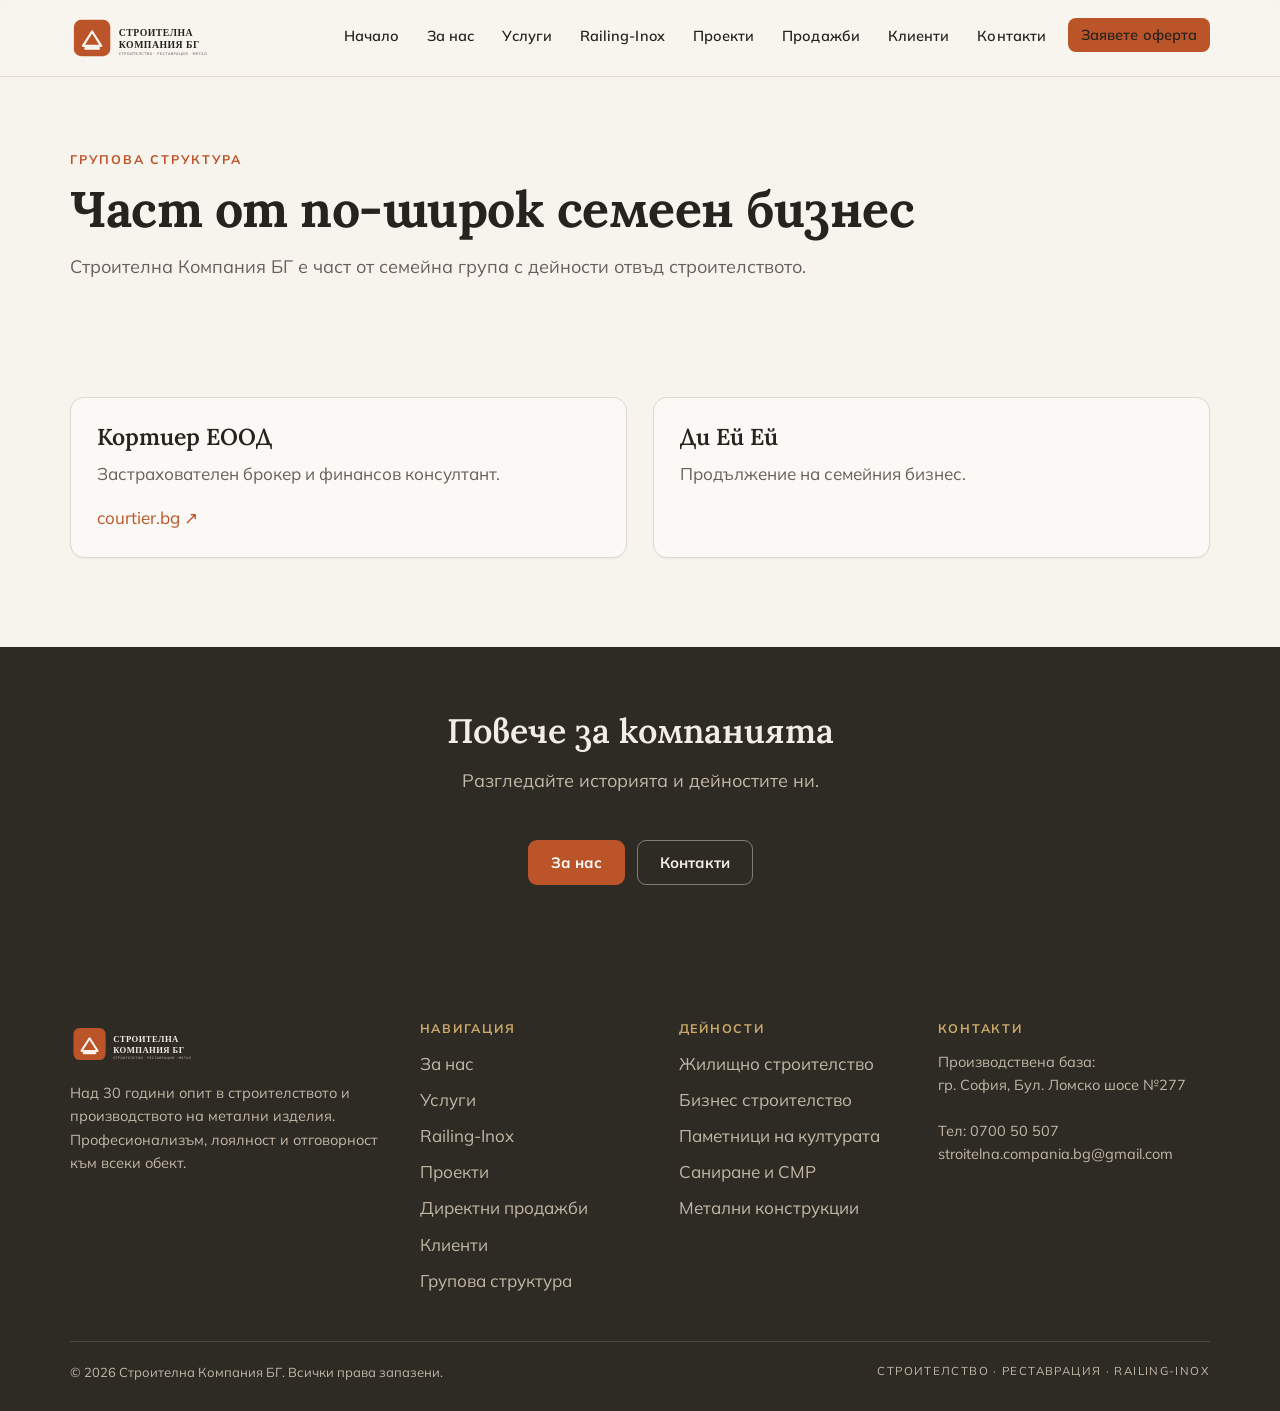
==== grupova-struktura.html @ f7446706 "Add Строителна Компания БГ website (static HTML/CSS/JS + PHP) Initial build of the company website, " ====
<!doctype html>
<html lang="bg">
<head>
<meta charset="utf-8">
<meta name="viewport" content="width=device-width, initial-scale=1">
<title>Групова структура — Строителна Компания БГ</title>
<meta name="description" content="По-широкият семеен бизнес около Строителна Компания БГ — Кортиер ЕООД (застрахователен брокер) и Ди Ей Ей.">
<link rel="canonical" href="grupova-struktura.html">
<meta name="theme-color" content="#2E2A24">
<meta property="og:type" content="website">
<meta property="og:locale" content="bg_BG">
<meta property="og:site_name" content="Строителна Компания БГ">
<meta property="og:title" content="Групова структура — Строителна Компания БГ">
<meta property="og:description" content="По-широкият семеен бизнес около компанията.">
<meta property="og:image" content="assets/brand/og-image.png">
<meta name="twitter:card" content="summary_large_image">
<link rel="icon" href="assets/brand/favicon.svg" type="image/svg+xml">
<link rel="icon" href="assets/brand/favicon-32.png" sizes="32x32" type="image/png">
<link rel="apple-touch-icon" href="assets/brand/logo-icon-placeholder.png">
<link rel="preconnect" href="https://fonts.googleapis.com">
<link rel="preconnect" href="https://fonts.gstatic.com" crossorigin>
<link href="https://fonts.googleapis.com/css2?family=Lora:wght@500;600;700&family=Mulish:wght@400;600;700&display=swap" rel="stylesheet">
<link rel="stylesheet" href="css/styles.css">
</head>
<body>
<a class="skip-link" href="#main">Към съдържанието</a>

<!-- ==== HEADER (keep in sync across all pages) ==== -->
<header class="site-header">
  <nav class="nav container" aria-label="Основна навигация">
    <a class="brand" href="index.html" aria-label="Строителна Компания БГ — начало">
      <img src="assets/brand/logo-placeholder.svg" alt="Строителна Компания БГ" width="480" height="160">
    </a>
    <button class="nav-toggle" aria-expanded="false" aria-controls="primary-nav" aria-label="Отвори меню">
      <span></span>
    </button>
    <ul class="nav-links" id="primary-nav">
      <li><a href="index.html">Начало</a></li>
      <li><a href="za-nas.html">За нас</a></li>
      <li><a href="uslugi.html">Услуги</a></li>
      <li><a href="railing-inox.html">Railing-Inox</a></li>
      <li><a href="proekti.html">Проекти</a></li>
      <li><a href="prodazhbi.html">Продажби</a></li>
      <li><a href="klienti.html">Клиенти</a></li>
      <li><a href="kontakti.html">Контакти</a></li>
      <li class="nav-cta"><a class="btn btn--primary btn--sm" href="kontakti.html#oferta">Заявете оферта</a></li>
    </ul>
  </nav>
</header>

<main id="main">

  <section class="page-intro section--paper">
    <div class="container">
      <p class="eyebrow">Групова структура</p>
      <h1>Част от по-широк семеен бизнес</h1>
      <p class="lead">Строителна Компания БГ е част от семейна група с дейности отвъд строителството.</p>
    </div>
  </section>

  <section class="section section--paper">
    <div class="container grid grid--2">
      <div class="card">
        <h3>Кортиер ЕООД</h3>
        <p class="muted">Застрахователен брокер и финансов консултант.</p>
        <p class="mb-0"><a href="https://courtier.bg" target="_blank" rel="noopener">courtier.bg ↗</a></p>
      </div>
      <div class="card">
        <h3>Ди Ей Ей</h3>
        <p class="mb-0 muted">Продължение на семейния бизнес.</p>
      </div>
    </div>
  </section>

  <section class="section--tight section--panel">
    <div class="container center">
      <div class="section-head" style="margin-inline:auto;"><h2>Повече за компанията</h2><p class="lead">Разгледайте историята и дейностите ни.</p></div>
      <div class="btn-row" style="justify-content:center;">
        <a class="btn btn--primary" href="za-nas.html">За нас</a>
        <a class="btn btn--on-dark" href="kontakti.html">Контакти</a>
      </div>
    </div>
  </section>

</main>

<!-- ==== FOOTER (keep in sync across all pages) ==== -->
<footer class="site-footer">
  <div class="container">
    <div class="footer-grid">
      <div class="footer-col">
        <img class="footer-logo" src="assets/brand/logo-placeholder-dark.svg" alt="Строителна Компания БГ">
        <p>Над 30 години опит в строителството и производството на метални изделия. Професионализъм, лоялност и отговорност към всеки обект.</p>
      </div>
      <div class="footer-col">
        <h4>Навигация</h4>
        <ul>
          <li><a href="za-nas.html">За нас</a></li>
          <li><a href="uslugi.html">Услуги</a></li>
          <li><a href="railing-inox.html">Railing-Inox</a></li>
          <li><a href="proekti.html">Проекти</a></li>
          <li><a href="prodazhbi.html">Директни продажби</a></li>
          <li><a href="klienti.html">Клиенти</a></li>
          <li><a href="grupova-struktura.html">Групова структура</a></li>
        </ul>
      </div>
      <div class="footer-col">
        <h4>Дейности</h4>
        <ul>
          <li><a href="uslugi.html#jilishtno">Жилищно строителство</a></li>
          <li><a href="uslugi.html#biznes">Бизнес строителство</a></li>
          <li><a href="uslugi.html#pametnici">Паметници на културата</a></li>
          <li><a href="uslugi.html#sanirane">Саниране и СМР</a></li>
          <li><a href="uslugi.html#metal">Метални конструкции</a></li>
        </ul>
      </div>
      <div class="footer-col">
        <h4>Контакти</h4>
        <p>
          Производствена база:<br>гр. София, Бул. Ломско шосе №277<br><br>
          Тел: <a href="tel:070050507">0700 50 507</a><br>
          <a href="mailto:stroitelna.compania.bg@gmail.com">stroitelna.compania.bg@gmail.com</a>
        </p>
      </div>
    </div>
    <div class="footer-bottom">
      <span>© <span id="year">2026</span> Строителна Компания БГ. Всички права запазени.</span>
      <span class="footer-brands">Строителство · Реставрация · Railing-Inox</span>
    </div>
  </div>
</footer>

<script src="js/main.js" defer></script>
</body>
</html>
---- css/styles.css ----
/* ==========================================================================
   Строителна Компания БГ — Design System
   Palette: "Теракота / Terracotta Atelier"  ·  Type: Lora + Mulish
   No build step. Edit tokens below to retheme the whole site.
   ========================================================================== */

:root {
  /* --- Color tokens (Terracotta Atelier) --- */
  --bg:            #F7F4EE;  /* warm paper page background */
  --surface:       #EFEAE0;  /* cards, quote blocks */
  --surface-soft:  #FBF9F5;  /* lighter card on paper */
  --text:          #26231E;  /* headings + body */
  --muted:         #6A6056;  /* captions, metadata, secondary */
  --accent:        #BB5428;  /* terracotta: CTAs, numerals, active */
  --accent-hover:  #A3461F;
  --accent-text:   #FFFFFF;  /* label color on accent (AA 4.76:1) */
  --accent-soft:   #F3E4D8;  /* tint for chips / highlights */
  --panel:         #2E2A24;  /* warm-charcoal feature panels / footer */
  --panel-text:    #F3EEE4;
  --panel-muted:   #C3B8A7;
  --gold:          #C9A96A;  /* subheadings on dark panels */
  --border:        #E0D9CC;
  --border-strong: #D3C9B8;
  --success:       #4E8C6A;  /* certificate / status badges */

  /* --- Elevation --- */
  --shadow-sm: 0 1px 2px rgba(38,35,30,.05);
  --shadow:    0 2px 6px rgba(38,35,30,.06), 0 14px 34px rgba(38,35,30,.08);
  --shadow-lg: 0 8px 40px rgba(38,35,30,.14);

  /* --- Shape & type --- */
  --radius: 14px;
  --radius-sm: 9px;
  --radius-lg: 20px;
  --head: 'Lora', Georgia, 'Times New Roman', serif;
  --body: 'Mulish', system-ui, -apple-system, 'Segoe UI', Roboto, sans-serif;

  /* --- Layout --- */
  --maxw: 1180px;
  --maxw-narrow: 820px;
  --gutter: 20px;
  --header-h: 76px;
}

/* ---------- Reset / base ---------- */
*, *::before, *::after { box-sizing: border-box; }
html { scroll-behavior: smooth; -webkit-text-size-adjust: 100%; }
@media (prefers-reduced-motion: reduce) { html { scroll-behavior: auto; } }

body {
  margin: 0;
  background: var(--bg);
  color: var(--text);
  font-family: var(--body);
  font-size: 17px;
  line-height: 1.6;
  -webkit-font-smoothing: antialiased;
  text-rendering: optimizeLegibility;
}

img, svg, video { max-width: 100%; height: auto; display: block; }
a { color: var(--accent); text-decoration: none; }
a:hover { color: var(--accent-hover); text-decoration: underline; }
h1, h2, h3, h4 { font-family: var(--head); font-weight: 600; line-height: 1.15; color: var(--text); margin: 0 0 .5em; }
h1 { font-size: clamp(30px, 5vw, 50px); font-weight: 700; letter-spacing: -.01em; }
h2 { font-size: clamp(24px, 3.4vw, 34px); }
h3 { font-size: clamp(19px, 2.2vw, 23px); }
p { margin: 0 0 1rem; }
ul, ol { margin: 0 0 1rem; padding-left: 1.2rem; }
li { margin-bottom: .35rem; }
strong { font-weight: 700; }

/* ---------- Accessibility helpers ---------- */
.visually-hidden {
  position: absolute !important; width: 1px; height: 1px; padding: 0; margin: -1px;
  overflow: hidden; clip: rect(0 0 0 0); white-space: nowrap; border: 0;
}
.skip-link {
  position: absolute; left: 12px; top: -48px; z-index: 200;
  background: var(--accent); color: var(--accent-text); padding: 10px 16px;
  border-radius: var(--radius-sm); transition: top .18s ease; font-weight: 600;
}
.skip-link:focus { top: 12px; text-decoration: none; }
:focus-visible { outline: 3px solid var(--accent); outline-offset: 2px; border-radius: 3px; }

/* ---------- Layout ---------- */
.container { max-width: var(--maxw); margin-inline: auto; padding-inline: var(--gutter); }
.container--narrow { max-width: var(--maxw-narrow); }
.section { padding: clamp(48px, 7vw, 92px) 0; }
.section--tight { padding: clamp(34px, 5vw, 64px) 0; }
.section--paper { background: var(--bg); }
.section--soft  { background: var(--surface); }
.section--panel { background: var(--panel); color: var(--panel-text); }
.section--panel h1, .section--panel h2, .section--panel h3 { color: var(--panel-text); }

.eyebrow {
  font-family: var(--body);
  font-size: 12.5px; font-weight: 700; letter-spacing: .16em; text-transform: uppercase;
  color: var(--accent); margin: 0 0 12px;
}
.section--panel .eyebrow { color: var(--gold); }
.section-head { max-width: 72ch; margin-bottom: clamp(24px, 4vw, 44px); }
.section-head p.lead { color: var(--muted); font-size: 18px; margin: 0; }
.section--panel .section-head p.lead { color: var(--panel-muted); }
.lead { font-size: 18px; color: var(--muted); }

/* ---------- Buttons ---------- */
.btn {
  display: inline-flex; align-items: center; gap: .5em;
  font-family: var(--body); font-weight: 700; font-size: 15px; line-height: 1;
  padding: 14px 22px; border-radius: var(--radius-sm); border: 1.5px solid transparent;
  cursor: pointer; transition: background .16s ease, color .16s ease, border-color .16s ease, transform .08s ease;
  text-decoration: none; white-space: nowrap;
}
.btn:hover { text-decoration: none; }
.btn:active { transform: translateY(1px); }
.btn--primary { background: var(--accent); color: var(--accent-text); }
.btn--primary:hover { background: var(--accent-hover); color: var(--accent-text); }
.btn--ghost { background: transparent; color: var(--accent); border-color: var(--accent); }
.btn--ghost:hover { background: var(--accent-soft); color: var(--accent-hover); }
.btn--on-dark { background: transparent; color: var(--panel-text); border-color: rgba(243,238,228,.42); }
.btn--on-dark:hover { background: rgba(243,238,228,.1); color: var(--panel-text); }
.btn--sm { padding: 9px 15px; font-size: 13.5px; }
.btn-row { display: flex; flex-wrap: wrap; gap: 12px; }

/* ---------- Header / nav ---------- */
.site-header {
  position: sticky; top: 0; z-index: 100;
  background: color-mix(in srgb, var(--bg) 88%, transparent);
  backdrop-filter: saturate(150%) blur(10px);
  border-bottom: 1px solid var(--border);
}
.nav { display: flex; align-items: center; justify-content: space-between; min-height: var(--header-h); gap: 16px; }
.brand { display: inline-flex; align-items: center; gap: 10px; }
.brand img { height: 52px; width: auto; }
.nav-links { display: flex; align-items: center; gap: 4px; list-style: none; margin: 0; padding: 0; }
.nav-links a {
  display: inline-block; padding: 9px 12px; border-radius: 8px; color: var(--text);
  font-weight: 600; font-size: 14.5px; letter-spacing: .005em;
}
.nav-links a:hover { background: var(--surface); color: var(--text); text-decoration: none; }
.nav-links a[aria-current="page"] { color: var(--accent); }
.nav-cta { margin-left: 6px; }
.nav-toggle {
  display: none; background: transparent; border: 1.5px solid var(--border-strong);
  border-radius: 9px; width: 44px; height: 44px; cursor: pointer; align-items: center; justify-content: center;
}
.nav-toggle span, .nav-toggle span::before, .nav-toggle span::after {
  content: ""; display: block; width: 20px; height: 2px; background: var(--text); border-radius: 2px; position: relative; transition: transform .2s ease, opacity .2s ease;
}
.nav-toggle span::before { position: absolute; top: -6px; }
.nav-toggle span::after { position: absolute; top: 6px; }
.nav-toggle[aria-expanded="true"] span { background: transparent; }
.nav-toggle[aria-expanded="true"] span::before { transform: translateY(6px) rotate(45deg); }
.nav-toggle[aria-expanded="true"] span::after { transform: translateY(-6px) rotate(-45deg); }

@media (max-width: 920px) {
  .nav-toggle { display: inline-flex; }
  .nav-links {
    position: absolute; left: 0; right: 0; top: var(--header-h);
    flex-direction: column; align-items: stretch; gap: 2px;
    background: var(--bg); border-bottom: 1px solid var(--border);
    padding: 12px var(--gutter) 18px; box-shadow: var(--shadow);
    display: none;
  }
  .nav-links.open { display: flex; }
  .nav-links a { padding: 12px 10px; font-size: 16px; }
  .nav-cta { margin: 6px 0 0; }
  .nav-cta .btn { width: 100%; justify-content: center; }
}

/* ---------- Hero ---------- */
.hero { position: relative; overflow: hidden; background: var(--panel); color: var(--panel-text); }
.hero__media {
  position: absolute; inset: 0;
  /* Blueprint-texture placeholder until a real site photo is supplied. */
  background:
    linear-gradient(115deg, rgba(46,42,36,.86) 0%, rgba(46,42,36,.6) 48%, rgba(46,42,36,.82) 100%),
    repeating-linear-gradient(0deg, rgba(201,169,106,.09) 0 1px, transparent 1px 44px),
    repeating-linear-gradient(90deg, rgba(201,169,106,.09) 0 1px, transparent 1px 44px),
    radial-gradient(120% 120% at 80% 10%, #3a342b 0%, #272420 70%);
}
.hero__inner { position: relative; z-index: 2; padding: clamp(64px, 11vw, 132px) 0; max-width: 62ch; }
.hero h1 { color: var(--panel-text); margin-bottom: 18px; }
.hero__lead { font-size: clamp(17px, 2.2vw, 21px); color: var(--panel-muted); font-style: italic; margin-bottom: 14px; max-width: 42ch; }
.hero__tags { display: flex; flex-wrap: wrap; gap: 8px 22px; list-style: none; margin: 0 0 30px; padding: 0; color: var(--gold); font-weight: 700; font-size: 12.5px; letter-spacing: .14em; text-transform: uppercase; }
.hero__tags li { position: relative; padding-left: 0; }
.hero .btn-row { margin-top: 4px; }
.hero__note { margin-top: 18px; font-size: 12.5px; color: var(--panel-muted); opacity: .8; }

/* ---------- Image placeholders (until real photos arrive) ---------- */
.ph {
  position: relative; background: var(--surface);
  border: 1px dashed var(--border-strong); border-radius: var(--radius-sm);
  overflow: hidden; color: var(--muted);
  background-image:
    repeating-linear-gradient(0deg, rgba(187,84,40,.05) 0 1px, transparent 1px 22px),
    repeating-linear-gradient(90deg, rgba(187,84,40,.05) 0 1px, transparent 1px 22px);
}
.ph::after {
  content: attr(data-label); position: absolute; inset: 0; display: flex; align-items: center; justify-content: center;
  text-align: center; padding: 14px; font-size: 12.5px; font-weight: 600; letter-spacing: .02em; color: var(--muted);
}
.ph--16x9 { aspect-ratio: 16 / 9; }
.ph--4x3  { aspect-ratio: 4 / 3; }
.ph--1x1  { aspect-ratio: 1 / 1; }
.ph--3x2  { aspect-ratio: 3 / 2; }
.ph--wide { aspect-ratio: 21 / 9; }

/* ---------- Cards & grids ---------- */
.grid { display: grid; gap: clamp(16px, 2.4vw, 26px); }
.grid--2 { grid-template-columns: repeat(2, 1fr); }
.grid--3 { grid-template-columns: repeat(3, 1fr); }
.grid--4 { grid-template-columns: repeat(4, 1fr); }
.grid--sidebar { grid-template-columns: 1.1fr .9fr; align-items: start; }
@media (max-width: 900px) { .grid--3, .grid--4 { grid-template-columns: repeat(2, 1fr); } .grid--sidebar { grid-template-columns: 1fr; } }
@media (max-width: 620px) { .grid--2, .grid--3, .grid--4 { grid-template-columns: 1fr; } }

.card {
  background: var(--surface-soft); border: 1px solid var(--border); border-radius: var(--radius);
  padding: 26px; box-shadow: var(--shadow-sm);
  transition: box-shadow .18s ease, transform .18s ease, border-color .18s ease;
}
.card--link:hover { box-shadow: var(--shadow); transform: translateY(-3px); border-color: var(--border-strong); }
.card h3 { margin-bottom: 10px; }
.card p:last-child { margin-bottom: 0; }
.card__num { font-family: var(--head); font-weight: 700; color: var(--accent); font-size: 40px; line-height: 1; display: block; margin-bottom: 8px; }
.card__badge {
  display: inline-flex; align-items: center; justify-content: center; min-width: 34px; height: 34px;
  padding: 0 11px; border-radius: 999px; background: var(--accent); color: var(--accent-text);
  font-weight: 700; font-size: 14px; margin-bottom: 14px;
}

/* ---------- Stat tiles ---------- */
.stats { display: grid; grid-template-columns: repeat(4, 1fr); gap: 18px; }
@media (max-width: 760px) { .stats { grid-template-columns: repeat(2, 1fr); } }
.stat {
  background: var(--surface-soft); border: 1px solid var(--border);
  border-radius: var(--radius); padding: 24px 20px; text-align: left;
}
.section--panel .stat { background: rgba(243,238,228,.05); border-color: rgba(243,238,228,.14); }
.stat b { display: block; font-family: var(--head); font-weight: 700; color: var(--accent); font-size: clamp(34px, 5vw, 46px); line-height: 1; }
.section--panel .stat b { color: var(--gold); }
.stat span { display: block; margin-top: 8px; font-size: 14px; color: var(--muted); line-height: 1.4; }
.section--panel .stat span { color: var(--panel-muted); }

/* ---------- Feature / split ---------- */
.split { display: grid; grid-template-columns: 1fr 1fr; gap: clamp(22px, 4vw, 56px); align-items: center; }
.split--media-right { grid-template-columns: 1fr 1fr; }
@media (max-width: 860px) { .split { grid-template-columns: 1fr; } }

/* ---------- Timeline ---------- */
.timeline { list-style: none; margin: 0; padding: 0; position: relative; }
.timeline::before { content: ""; position: absolute; left: 10px; top: 6px; bottom: 6px; width: 2px; background: var(--border-strong); }
.timeline li { position: relative; padding: 0 0 26px 40px; }
.timeline li:last-child { padding-bottom: 0; }
.timeline li::before {
  content: ""; position: absolute; left: 3px; top: 4px; width: 16px; height: 16px; border-radius: 50%;
  background: var(--accent); box-shadow: 0 0 0 4px var(--bg);
}
.timeline .year { font-family: var(--head); font-weight: 700; color: var(--accent); font-size: 20px; }
.timeline .event { color: var(--text); margin-top: 2px; }

/* ---------- Filter chips ---------- */
.chips { display: flex; flex-wrap: wrap; gap: 9px; margin-bottom: 26px; }
.chip {
  font-family: var(--body); font-weight: 600; font-size: 13.5px;
  padding: 8px 15px; border-radius: 999px; border: 1.5px solid var(--border-strong);
  background: transparent; color: var(--text); cursor: pointer; transition: all .15s ease;
}
.chip:hover { border-color: var(--accent); color: var(--accent); }
.chip[aria-pressed="true"] { background: var(--accent); border-color: var(--accent); color: var(--accent-text); }

/* ---------- Project / listing cards ---------- */
.tile {
  background: var(--surface-soft); border: 1px solid var(--border); border-radius: var(--radius);
  overflow: hidden; box-shadow: var(--shadow-sm); display: flex; flex-direction: column;
  transition: box-shadow .18s ease, transform .18s ease;
}
.tile:hover { box-shadow: var(--shadow); transform: translateY(-3px); }
.tile__body { padding: 18px 20px 22px; display: flex; flex-direction: column; gap: 6px; flex: 1; }
.tile__meta { font-size: 12.5px; color: var(--muted); letter-spacing: .02em; }
.tile__title { font-family: var(--head); font-weight: 600; font-size: 18px; margin: 0; }
.tile__role { font-size: 13px; color: var(--muted); }
.tag {
  display: inline-block; font-size: 11.5px; font-weight: 700; letter-spacing: .04em; text-transform: uppercase;
  padding: 4px 10px; border-radius: 999px; background: var(--accent-soft); color: var(--accent-hover);
}
.tag--muted { background: var(--surface); color: var(--muted); }
.tag--success { background: color-mix(in srgb, var(--success) 16%, transparent); color: #2f6b4d; }
.tag--warning { background: color-mix(in srgb, var(--gold) 28%, transparent); color: #7a5b1f; }

/* ---------- Definition / info rows ---------- */
.info-rows { display: grid; gap: 12px; }
.info-row {
  display: grid; grid-template-columns: 200px 1fr; gap: 16px; align-items: baseline;
  background: var(--surface-soft); border: 1px solid var(--border); border-radius: var(--radius-sm); padding: 16px 20px;
}
.info-row dt { font-size: 12px; font-weight: 700; letter-spacing: .1em; text-transform: uppercase; color: var(--accent); margin: 0; }
.info-row dd { margin: 0; color: var(--text); }
@media (max-width: 620px) { .info-row { grid-template-columns: 1fr; gap: 4px; } }

/* ---------- Certificate list ---------- */
.checklist { list-style: none; margin: 0; padding: 0; display: grid; gap: 14px; }
.checklist li { position: relative; padding-left: 42px; }
.checklist li::before {
  content: "✓"; position: absolute; left: 0; top: 0; width: 28px; height: 28px; border-radius: 50%;
  background: var(--success); color: #fff; font-weight: 700; display: flex; align-items: center; justify-content: center; font-size: 15px;
}

/* ---------- Clients logo grid (text placeholders) ---------- */
.logo-grid { display: grid; grid-template-columns: repeat(4, 1fr); gap: 16px; }
@media (max-width: 760px) { .logo-grid { grid-template-columns: repeat(2, 1fr); } }
.logo-cell {
  display: flex; align-items: center; justify-content: center; text-align: center;
  background: var(--surface-soft); border: 1px solid var(--border); border-radius: var(--radius-sm);
  min-height: 92px; padding: 18px; font-family: var(--head); font-weight: 600; color: var(--text); font-size: 17px;
}

/* ---------- Partner callout ---------- */
.callout {
  background: var(--panel); color: var(--panel-text); border-radius: var(--radius-lg);
  padding: clamp(26px, 4vw, 44px); box-shadow: var(--shadow);
}
.callout h2, .callout h3 { color: var(--panel-text); }
.callout .eyebrow { color: var(--gold); }
.callout p { color: var(--panel-muted); }

/* ---------- Forms ---------- */
.form { display: grid; gap: 16px; }
.field { display: grid; gap: 6px; }
.field label { font-weight: 700; font-size: 14px; }
.field .req { color: var(--accent); }
.field input, .field select, .field textarea {
  font-family: var(--body); font-size: 16px; color: var(--text);
  background: var(--surface-soft); border: 1.5px solid var(--border-strong); border-radius: var(--radius-sm);
  padding: 12px 14px; width: 100%;
}
.field textarea { min-height: 130px; resize: vertical; }
.field input:focus, .field select:focus, .field textarea:focus { border-color: var(--accent); outline: none; box-shadow: 0 0 0 3px var(--accent-soft); }
.field--row { grid-template-columns: 1fr 1fr; gap: 16px; display: grid; }
@media (max-width: 560px) { .field--row { grid-template-columns: 1fr; } }
.form__note { font-size: 13px; color: var(--muted); }
.form-status { padding: 12px 16px; border-radius: var(--radius-sm); font-weight: 600; font-size: 14.5px; display: none; }
.form-status.show { display: block; }
.form-status.ok { background: color-mix(in srgb, var(--success) 15%, transparent); color: #2f6b4d; }
.form-status.err { background: #f6e0d6; color: #9a3a1a; }
.hp { position: absolute; left: -9999px; width: 1px; height: 1px; overflow: hidden; }

/* ---------- Footer ---------- */
.site-footer { background: var(--panel); color: var(--panel-text); padding: clamp(44px, 6vw, 72px) 0 28px; }
.site-footer a { color: var(--panel-muted); }
.site-footer a:hover { color: var(--panel-text); }
.footer-grid { display: grid; grid-template-columns: 1.4fr 1fr 1fr 1.2fr; gap: 32px; }
@media (max-width: 860px) { .footer-grid { grid-template-columns: 1fr 1fr; gap: 28px; } }
@media (max-width: 520px) { .footer-grid { grid-template-columns: 1fr; } }
.site-footer img.footer-logo { height: 46px; margin-bottom: 14px; }
.footer-col h4 { color: var(--gold); font-family: var(--body); font-size: 12.5px; letter-spacing: .14em; text-transform: uppercase; font-weight: 700; margin: 0 0 14px; }
.footer-col ul { list-style: none; margin: 0; padding: 0; }
.footer-col li { margin-bottom: 9px; }
.footer-col p { color: var(--panel-muted); font-size: 14.5px; }
.footer-bottom { margin-top: 38px; padding-top: 20px; border-top: 1px solid rgba(243,238,228,.14); display: flex; flex-wrap: wrap; gap: 10px 24px; justify-content: space-between; font-size: 13px; color: var(--panel-muted); }
.footer-brands { letter-spacing: .12em; text-transform: uppercase; font-size: 11.5px; }

/* ---------- Breadcrumb / page intro ---------- */
.page-intro { padding: clamp(40px, 6vw, 72px) 0 10px; }
.page-intro h1 { margin-bottom: 14px; }
.page-intro .lead { max-width: 68ch; }

/* ---------- Utilities ---------- */
.mt-0 { margin-top: 0; } .mb-0 { margin-bottom: 0; }
.center { text-align: center; } .center .section-head { margin-inline: auto; }
.muted { color: var(--muted); }
.flow > * + * { margin-top: 1rem; }
.pill-list { list-style: none; display: flex; flex-wrap: wrap; gap: 8px; padding: 0; margin: 0; }
.pill-list li { background: var(--surface); border: 1px solid var(--border); border-radius: 999px; padding: 6px 14px; font-size: 14px; font-weight: 600; }
.note-box { background: var(--accent-soft); border: 1px solid color-mix(in srgb, var(--accent) 30%, transparent); border-radius: var(--radius-sm); padding: 16px 18px; font-size: 14.5px; color: var(--text); }
hr.rule { border: 0; border-top: 1px solid var(--border); margin: clamp(32px,5vw,56px) 0; }
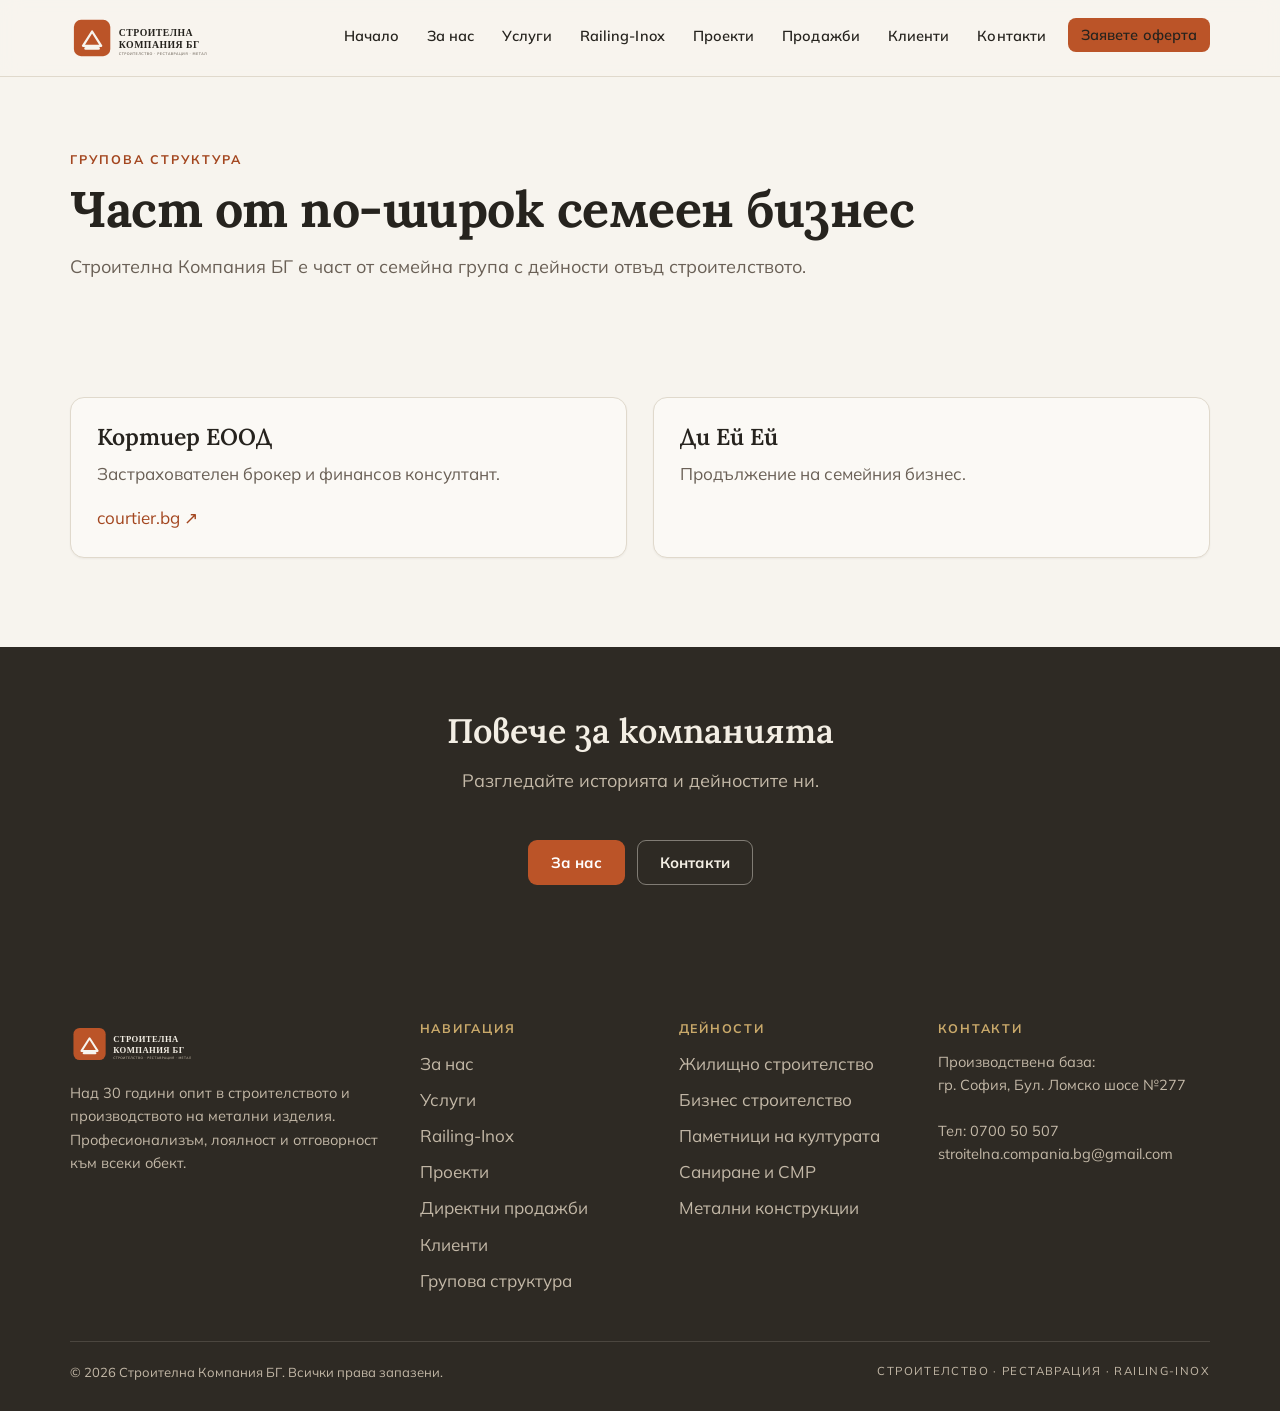
==== commit 1b225529: "Apply review fixes: a11y contrast, partner wording, admin hardening, SEO From an adversarial multi-d" ====
--- a/grupova-struktura.html
+++ b/grupova-struktura.html
@@ -8,11 +8,12 @@
 <link rel="canonical" href="grupova-struktura.html">
 <meta name="theme-color" content="#2E2A24">
 <meta property="og:type" content="website">
+<meta property="og:url" content="https://www.stroitelna-compania-bg.com/grupova-struktura.html">
 <meta property="og:locale" content="bg_BG">
 <meta property="og:site_name" content="Строителна Компания БГ">
 <meta property="og:title" content="Групова структура — Строителна Компания БГ">
 <meta property="og:description" content="По-широкият семеен бизнес около компанията.">
-<meta property="og:image" content="assets/brand/og-image.png">
+<meta property="og:image" content="https://www.stroitelna-compania-bg.com/assets/brand/og-image.png">
 <meta name="twitter:card" content="summary_large_image">
 <link rel="icon" href="assets/brand/favicon.svg" type="image/svg+xml">
 <link rel="icon" href="assets/brand/favicon-32.png" sizes="32x32" type="image/png">
--- a/css/styles.css
+++ b/css/styles.css
@@ -11,7 +11,8 @@
   --surface-soft:  #FBF9F5;  /* lighter card on paper */
   --text:          #26231E;  /* headings + body */
   --muted:         #6A6056;  /* captions, metadata, secondary */
-  --accent:        #BB5428;  /* terracotta: CTAs, numerals, active */
+  --accent:        #BB5428;  /* terracotta: CTA fills, large numerals */
+  --accent-ink:    #A3461F;  /* accent text on light bg (AA: 5.5:1 / 5.1:1) */
   --accent-hover:  #A3461F;
   --accent-text:   #FFFFFF;  /* label color on accent (AA 4.76:1) */
   --accent-soft:   #F3E4D8;  /* tint for chips / highlights */
@@ -59,7 +60,7 @@
 }
 
 img, svg, video { max-width: 100%; height: auto; display: block; }
-a { color: var(--accent); text-decoration: none; }
+a { color: var(--accent-ink); text-decoration: none; }
 a:hover { color: var(--accent-hover); text-decoration: underline; }
 h1, h2, h3, h4 { font-family: var(--head); font-weight: 600; line-height: 1.15; color: var(--text); margin: 0 0 .5em; }
 h1 { font-size: clamp(30px, 5vw, 50px); font-weight: 700; letter-spacing: -.01em; }
@@ -96,7 +97,7 @@
 .eyebrow {
   font-family: var(--body);
   font-size: 12.5px; font-weight: 700; letter-spacing: .16em; text-transform: uppercase;
-  color: var(--accent); margin: 0 0 12px;
+  color: var(--accent-ink); margin: 0 0 12px;
 }
 .section--panel .eyebrow { color: var(--gold); }
 .section-head { max-width: 72ch; margin-bottom: clamp(24px, 4vw, 44px); }
@@ -116,7 +117,7 @@
 .btn:active { transform: translateY(1px); }
 .btn--primary { background: var(--accent); color: var(--accent-text); }
 .btn--primary:hover { background: var(--accent-hover); color: var(--accent-text); }
-.btn--ghost { background: transparent; color: var(--accent); border-color: var(--accent); }
+.btn--ghost { background: transparent; color: var(--accent-ink); border-color: var(--accent); }
 .btn--ghost:hover { background: var(--accent-soft); color: var(--accent-hover); }
 .btn--on-dark { background: transparent; color: var(--panel-text); border-color: rgba(243,238,228,.42); }
 .btn--on-dark:hover { background: rgba(243,238,228,.1); color: var(--panel-text); }
@@ -139,7 +140,7 @@
   font-weight: 600; font-size: 14.5px; letter-spacing: .005em;
 }
 .nav-links a:hover { background: var(--surface); color: var(--text); text-decoration: none; }
-.nav-links a[aria-current="page"] { color: var(--accent); }
+.nav-links a[aria-current="page"] { color: var(--accent-ink); }
 .nav-cta { margin-left: 6px; }
 .nav-toggle {
   display: none; background: transparent; border: 1.5px solid var(--border-strong);
